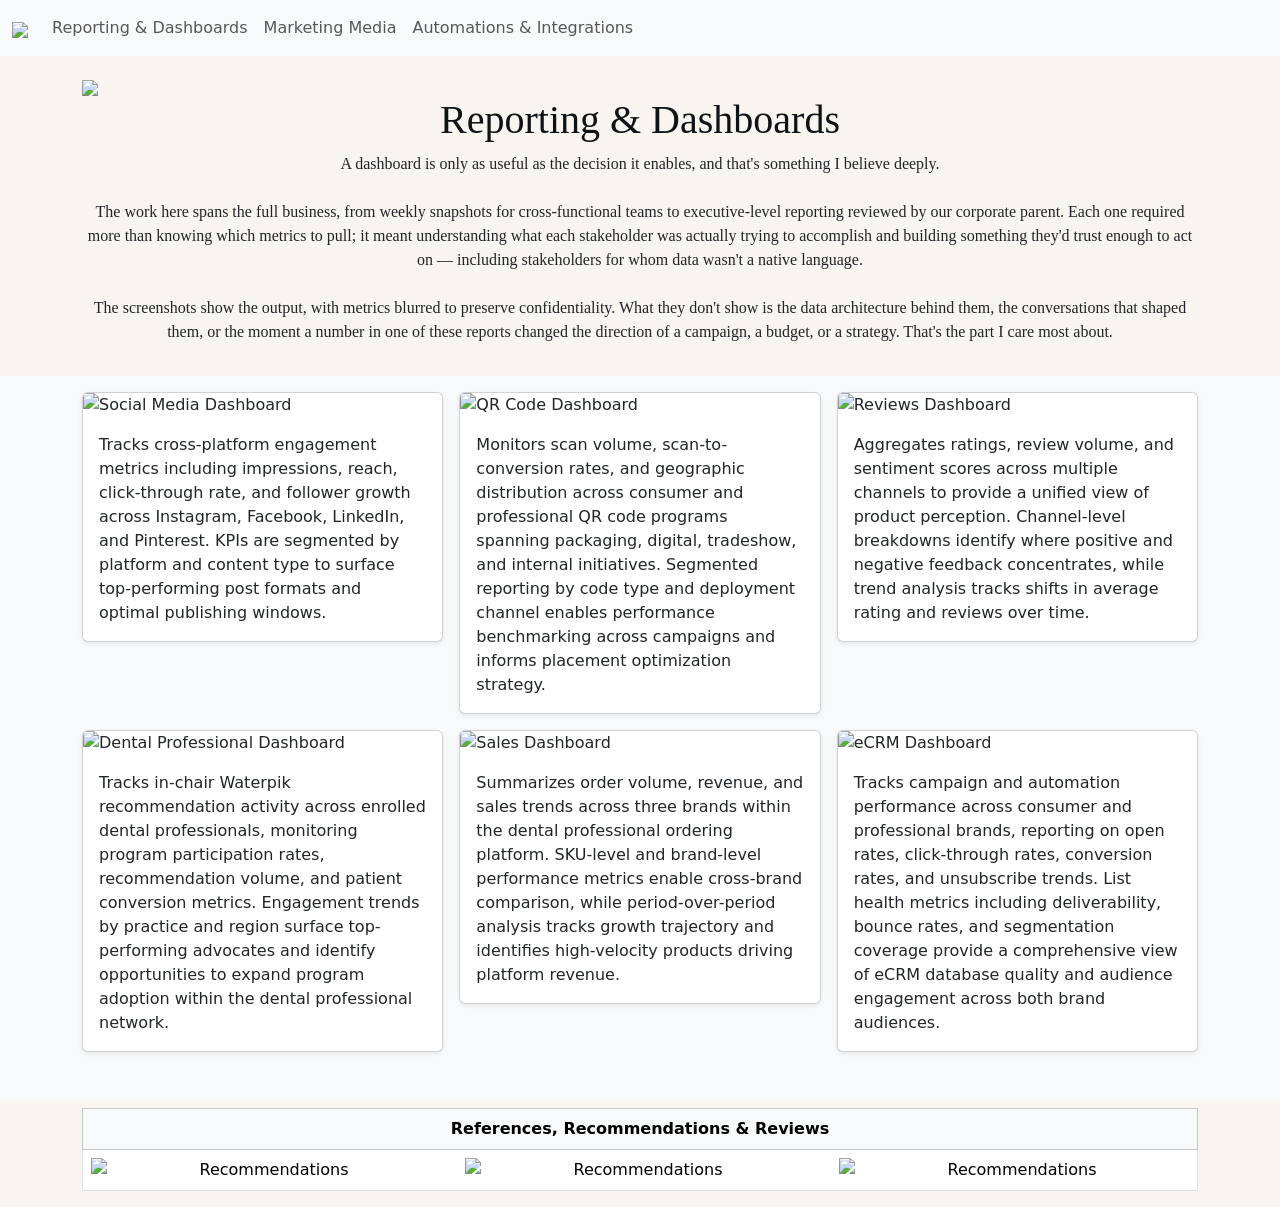
==== Analytics/analytics.html @ 234a9a1c "analytics fix" ====
<!DOCTYPE html>
<html lang="en">

<head>
    <meta charset="UTF-8">
    <meta http-equiv="X-UA-Compatible" content="IE=edge">
    <meta name="viewport" content="width=device-width, initial-scale=1.0">
    <title>Marketing Media</title>
    <link rel="stylesheet" href="../MarketingMedia/Media.css">
    <link rel="stylesheet" href="../site/bootstrap.css">
    <link rel="stylesheet" href="../site/boostrap.js">
    <link rel="stylesheet" href="../site/jquery.js">
    <link rel="stylesheet" href="https://cdn.jsdelivr.net/npm/bootstrap@5.0.2/dist/css/bootstrap.min.css">
    <style>
      body {
        background: #f8f5f0 !important;
      }
      .carousel-img {
        max-height: 280px;
        object-fit: contain;
      }
    </style>
</head>

<body>
   <!-- NavBar Start -->
  <nav class="navbar navbar-expand-lg navbar-light bg-light sticky-top">
    <div class="container-fluid">
        <a class="navbar-brand" href="../index.html"><img src="../homepage/Lauren.png"></a>
        <button class="navbar-toggler" type="button" data-bs-toggle="collapse" data-bs-target="#navbarSupportedContent" aria-controls="navbarSupportedContent" aria-expanded="false" aria-label="Toggle navigation">
            <span class="navbar-toggler-icon"></span>
        </button>
        <div class="collapse navbar-collapse" id="navbarSupportedContent">
            <ul class="navbar-nav me-auto mb-2 mb-lg-0">
                <li class="nav-item">
                    <a class="nav-link" href="analytics.html">Reporting & Dashboards</a>
                </li>
                <li class="nav-item">
                  <a class="nav-link" href="../MarketingMedia/Media.html">Marketing Media</a>
                </li>
                <li class="nav-item">
                  <a class="nav-link" href="../Automations/Automations.html">Automations & Integrations</a>
                </li>
            </ul>
        </div>
    </div>
</nav>
    <!-- NavBar End -->
  <!-- Content Begin -->
  <main>
    <section class="pt-3 pb-2 text-center container">
        <div class="headerimage">
            <div class="row py-lg-2">
              <img class="header-bg-img" src="header1.png">
              <h1 class="fw-light">Reporting & Dashboards</h1>
              <p class="fw-lighter">A dashboard is only as useful as the decision it enables, and that's something I believe deeply.<br><br>
The work here spans the full business, from weekly snapshots for cross-functional teams to executive-level reporting reviewed by our corporate parent. Each one required more than knowing which metrics to pull; it meant understanding what each stakeholder was actually trying to accomplish and building something they'd trust enough to act on — including stakeholders for whom data wasn't a native language.<br><br>
The screenshots show the output, with metrics blurred to preserve confidentiality. What they don't show is the data architecture behind them, the conversations that shaped them, or the moment a number in one of these reports changed the direction of a campaign, a budget, or a strategy. That's the part I care most about.</p>
            </div>
        </div>
    </section>

    <div class="album pt-3 pb-5 bg-light">
      <div class="container">
        <div class="row row-cols-1 row-cols-sm-2 row-cols-md-3 g-3">

          <div class="col">
            <div class="card shadow-sm">
              <img src="Dashboard1.png" class="card-img-top" alt="Social Media Dashboard">
              <div class="card-body">
                <p class="card-text">Tracks cross-platform engagement metrics including impressions, reach, click-through rate, and follower growth across Instagram, Facebook, LinkedIn, and Pinterest. KPIs are segmented by platform and content type to surface top-performing post formats and optimal publishing windows.</p>
              </div>
            </div>
          </div>

          <div class="col">
            <div class="card shadow-sm">
              <img src="Dashboard2.png" class="card-img-top" alt="QR Code Dashboard">
              <div class="card-body">
                <p class="card-text">Monitors scan volume, scan-to-conversion rates, and geographic distribution across consumer and professional QR code programs spanning packaging, digital, tradeshow, and internal initiatives. Segmented reporting by code type and deployment channel enables performance benchmarking across campaigns and informs placement optimization strategy.</p>
              </div>
            </div>
          </div>

          <div class="col">
            <div class="card shadow-sm">
              <img src="Dashboard3.png" class="card-img-top" alt="Reviews Dashboard">
              <div class="card-body">
                <p class="card-text">Aggregates ratings, review volume, and sentiment scores across multiple channels to provide a unified view of product perception. Channel-level breakdowns identify where positive and negative feedback concentrates, while trend analysis tracks shifts in average rating and reviews over time.</p>
              </div>
            </div>
          </div>

          <div class="col">
            <div class="card shadow-sm">
              <img src="Dashboard4.png" class="card-img-top" alt="Dental Professional Dashboard">
              <div class="card-body">
                <p class="card-text">Tracks in-chair Waterpik recommendation activity across enrolled dental professionals, monitoring program participation rates, recommendation volume, and patient conversion metrics. Engagement trends by practice and region surface top-performing advocates and identify opportunities to expand program adoption within the dental professional network.</p>
              </div>
            </div>
          </div>

          <div class="col">
            <div class="card shadow-sm">
              <img src="Dashboard5.png" class="card-img-top" alt="Sales Dashboard">
              <div class="card-body">
                <p class="card-text">Summarizes order volume, revenue, and sales trends across three brands within the dental professional ordering platform. SKU-level and brand-level performance metrics enable cross-brand comparison, while period-over-period analysis tracks growth trajectory and identifies high-velocity products driving platform revenue.</p>
              </div>
            </div>
          </div>

          <div class="col">
            <div class="card shadow-sm">
              <img src="Dashboard6.png" class="card-img-top" alt="eCRM Dashboard">
              <div class="card-body">
                <p class="card-text">Tracks campaign and automation performance across consumer and professional brands, reporting on open rates, click-through rates, conversion rates, and unsubscribe trends. List health metrics including deliverability, bounce rates, and segmentation coverage provide a comprehensive view of eCRM database quality and audience engagement across both brand audiences.</p>
              </div>
            </div>
          </div>

        </div>
      </div>
    </div>

    <!-- 3-Image Carousel Table Section Start -->
<div class="container my-2">
  <table class="table table-bordered text-center align-middle">
    <thead class="table-light">
      <tr>
        <th>References, Recommendations & Reviews</th>
      </tr>
    </thead>
    <tbody>
      <tr>
        <td>

          <div id="homepageCarousel" class="carousel slide" data-bs-ride="carousel">
            <div class="carousel-inner">

<!-- Slide 1 -->
<div class="carousel-item active">
  <div class="row">
    <div class="col-md-4">
      <img src="../homepage/6.png" class="d-block w-100 carousel-img" alt="Recommendations">
    </div>
    <div class="col-md-4">
      <img src="../homepage/10.png" class="d-block w-100 carousel-img" alt="Recommendations">
    </div>
    <div class="col-md-4">
      <img src="../homepage/7.png" class="d-block w-100 carousel-img" alt="Recommendations">
    </div>
  </div>
</div>

<!-- Slide 2 -->
<div class="carousel-item">
  <div class="row">
    <div class="col-md-4">
      <img src="../homepage/8.png" class="d-block w-100 carousel-img" alt="Recommendations">
    </div>
    <div class="col-md-4">
      <img src="../homepage/9.png" class="d-block w-100 carousel-img" alt="Recommendations">
    </div>
    <div class="col-md-4">
      <img src="../homepage/5.png" class="d-block w-100 carousel-img" alt="Recommendations">
    </div>
  </div>
</div>

            <!-- Controls -->
            <button class="carousel-control-prev" type="button" data-bs-target="#homepageCarousel" data-bs-slide="prev">
              <span class="carousel-control-prev-icon"></span>
            </button>
            <button class="carousel-control-next" type="button" data-bs-target="#homepageCarousel" data-bs-slide="next">
              <span class="carousel-control-next-icon"></span>
            </button>

          </div>

        </td>
      </tr>
    </tbody>
  </table>
</div>
<!-- 3-Image Carousel Table Section End -->
  </main>

  <!-- Required JavaScript -->
  <script src="https://cdn.jsdelivr.net/npm/bootstrap@5.0.2/dist/js/bootstrap.bundle.min.js"></script>
  <script src="https://cdn.jsdelivr.net/npm/jquery@3.6.0/dist/jquery.min.js"></script>
</body>

</html>
---- MarketingMedia/Media.css ----
/* =====================
   CUSTOM STYLES
   ===================== */

/* Header image */
.headerimage img {
  width: 100%;
}

/* Typography */
.fw-light {
  font-weight: 300 !important;
  font-family: "Indie Flower", cursive;
  color: #0D1317;
}

.fw-lighter {
  font-weight: lighter !important;
  font-family: "Indie Flower", cursive;
}

/* Carousel */
.carousel-img {
  max-height: 280px;
  object-fit: contain;
}

/* =====================
   MOBILE RESPONSIVE
   ===================== */
@media (max-width: 767px) {

  /* Hide the decorative header image on mobile */
  .header-bg-img {
    display: none;
  }

  /* Keep dark text since background is light */
  .fw-light {
    color: #0D1317 !important;
    font-size: 1.6rem;
  }

  .fw-lighter {
    color: #0D1317 !important;
    font-size: 0.95rem;
  }

  /* Tighten section padding */
  section.pt-3 {
    padding-top: 0.75rem !important;
  }

  /* Main content image full width on mobile */
  table[style] {
    width: 100% !important;
  }

  /* Carousel images smaller on mobile */
  .carousel-img {
    max-height: 140px;
  }

  .carousel-control-prev-icon,
  .carousel-control-next-icon {
    background-color: rgba(0,0,0,0.35);
    border-radius: 50%;
  }
}
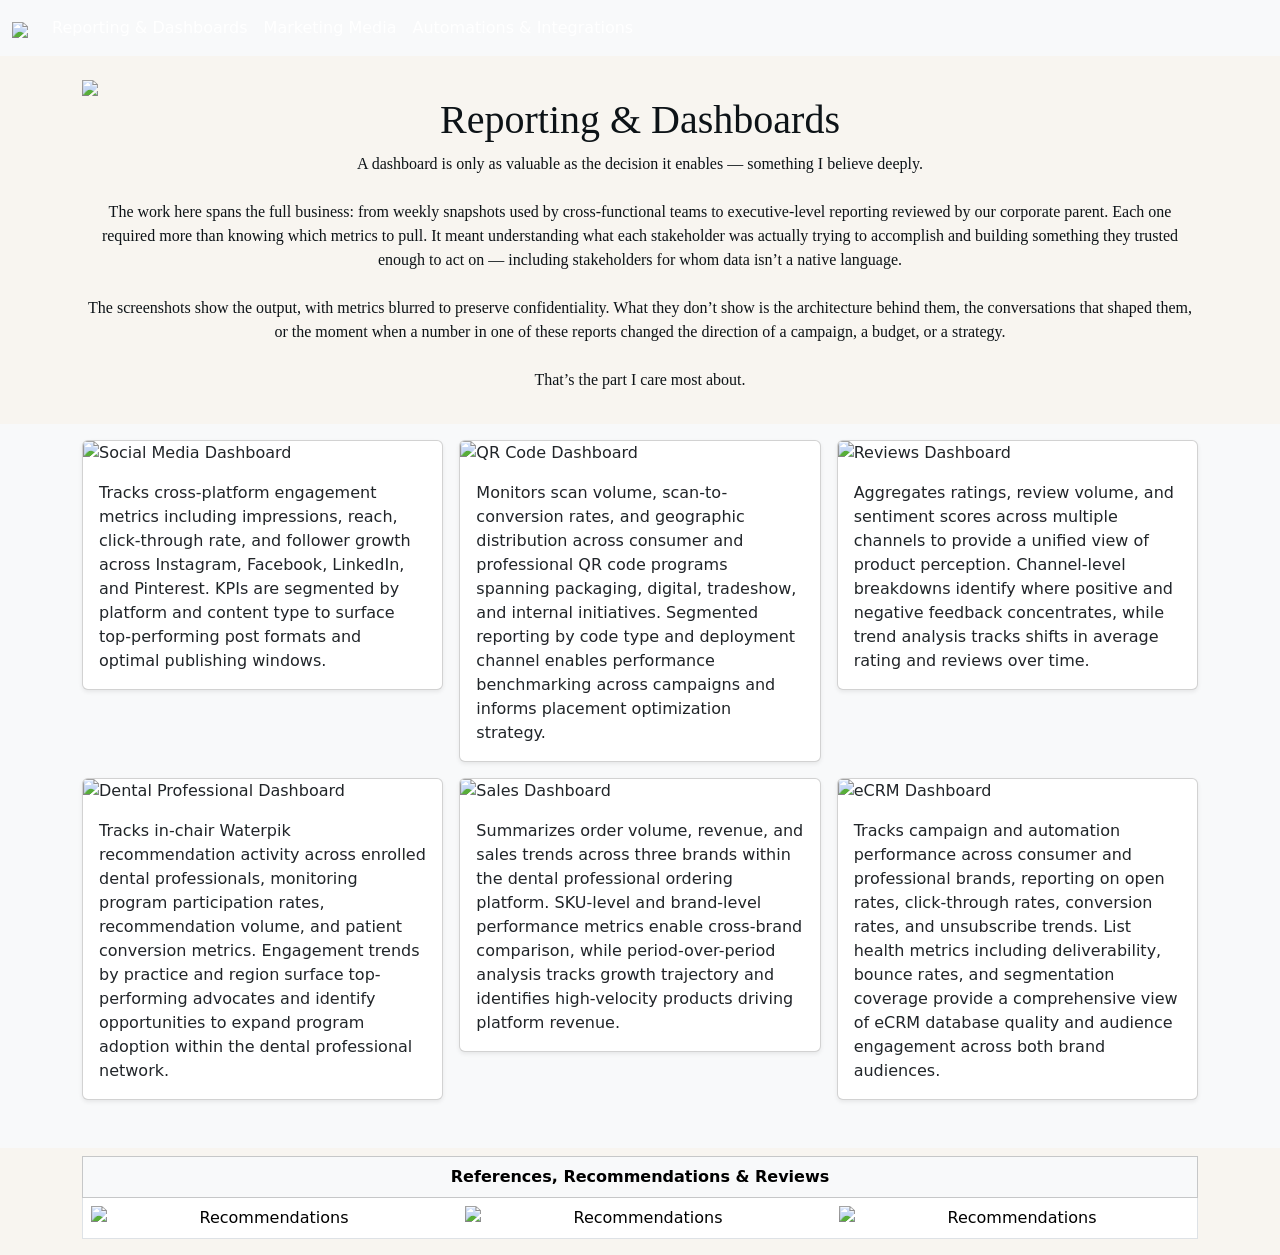
==== commit 25bcba7c: "description updates" ====
--- a/Analytics/analytics.html
+++ b/Analytics/analytics.html
@@ -5,21 +5,34 @@
     <meta charset="UTF-8">
     <meta http-equiv="X-UA-Compatible" content="IE=edge">
     <meta name="viewport" content="width=device-width, initial-scale=1.0">
-    <title>Marketing Media</title>
+    <title>Reporting & Dashboards</title>
     <link rel="stylesheet" href="../MarketingMedia/Media.css">
     <link rel="stylesheet" href="../site/bootstrap.css">
     <link rel="stylesheet" href="../site/boostrap.js">
     <link rel="stylesheet" href="../site/jquery.js">
     <link rel="stylesheet" href="https://cdn.jsdelivr.net/npm/bootstrap@5.0.2/dist/css/bootstrap.min.css">
-    <style>
+   
+     <style>
       body {
         background: #f8f5f0 !important;
+      }
+      .fw-light {
+        color: #0D1317 !important;
+      }
+      .fw-lighter {
+        color: #0D1317 !important;
       }
       .carousel-img {
         max-height: 280px;
         object-fit: contain;
       }
-    </style>
+      .navbar-nav .nav-link {
+        color: white !important;
+      }
+      .navbar-nav .nav-link:hover {
+        color: #b0bec5 !important;
+      }
+</style>
 </head>
 
 <body>
@@ -53,9 +66,15 @@
             <div class="row py-lg-2">
               <img class="header-bg-img" src="header1.png">
               <h1 class="fw-light">Reporting & Dashboards</h1>
-              <p class="fw-lighter">A dashboard is only as useful as the decision it enables, and that's something I believe deeply.<br><br>
-The work here spans the full business, from weekly snapshots for cross-functional teams to executive-level reporting reviewed by our corporate parent. Each one required more than knowing which metrics to pull; it meant understanding what each stakeholder was actually trying to accomplish and building something they'd trust enough to act on — including stakeholders for whom data wasn't a native language.<br><br>
-The screenshots show the output, with metrics blurred to preserve confidentiality. What they don't show is the data architecture behind them, the conversations that shaped them, or the moment a number in one of these reports changed the direction of a campaign, a budget, or a strategy. That's the part I care most about.</p>
+              <p class="fw-lighter">
+                A dashboard is only as valuable as the decision it enables — something I believe deeply.
+<br><br>
+The work here spans the full business: from weekly snapshots used by cross-functional teams to executive-level reporting reviewed by our corporate parent. Each one required more than knowing which metrics to pull. It meant understanding what each stakeholder was actually trying to accomplish and building something they trusted enough to act on — including stakeholders for whom data isn’t a native language.
+<br><br>
+The screenshots show the output, with metrics blurred to preserve confidentiality. What they don’t show is the architecture behind them, the conversations that shaped them, or the moment when a number in one of these reports changed the direction of a campaign, a budget, or a strategy.
+<br><br>
+That’s the part I care most about.
+              </p>
             </div>
         </div>
     </section>
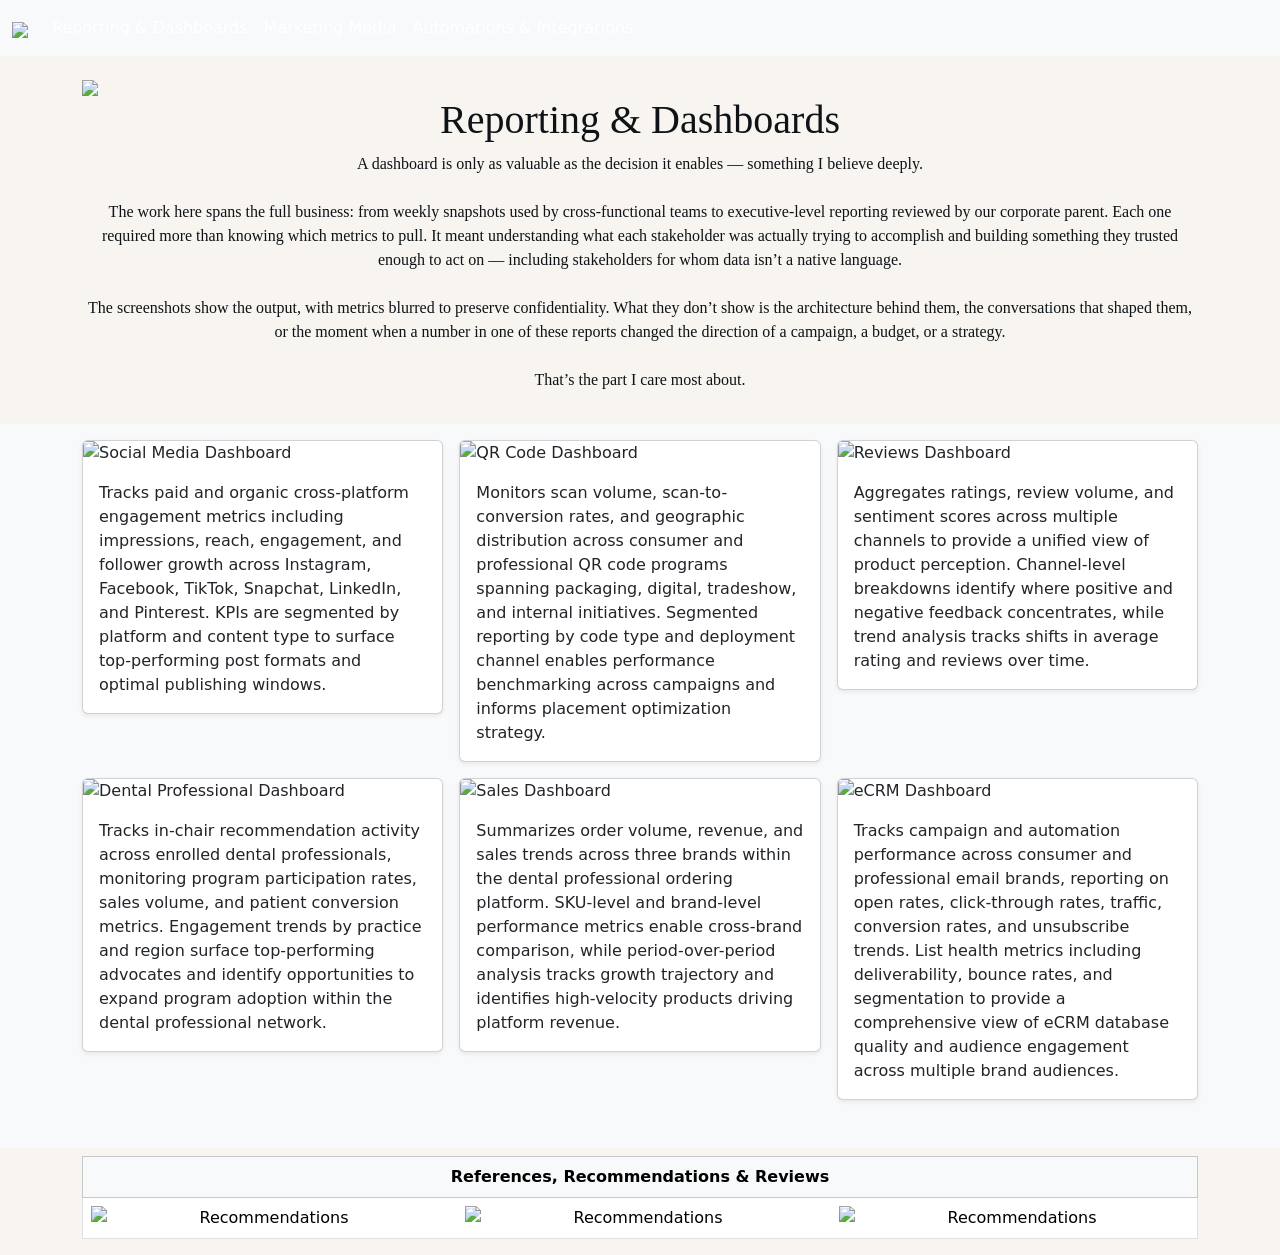
==== commit 65b84543: "analytics descriptions" ====
--- a/Analytics/analytics.html
+++ b/Analytics/analytics.html
@@ -87,7 +87,7 @@
             <div class="card shadow-sm">
               <img src="Dashboard1.png" class="card-img-top" alt="Social Media Dashboard">
               <div class="card-body">
-                <p class="card-text">Tracks cross-platform engagement metrics including impressions, reach, click-through rate, and follower growth across Instagram, Facebook, LinkedIn, and Pinterest. KPIs are segmented by platform and content type to surface top-performing post formats and optimal publishing windows.</p>
+                <p class="card-text">Tracks paid and organic cross-platform engagement metrics including impressions, reach, engagement, and follower growth across Instagram, Facebook, TikTok, Snapchat, LinkedIn, and Pinterest. KPIs are segmented by platform and content type to surface top-performing post formats and optimal publishing windows.</p>
               </div>
             </div>
           </div>
@@ -114,7 +114,7 @@
             <div class="card shadow-sm">
               <img src="Dashboard4.png" class="card-img-top" alt="Dental Professional Dashboard">
               <div class="card-body">
-                <p class="card-text">Tracks in-chair Waterpik recommendation activity across enrolled dental professionals, monitoring program participation rates, recommendation volume, and patient conversion metrics. Engagement trends by practice and region surface top-performing advocates and identify opportunities to expand program adoption within the dental professional network.</p>
+                <p class="card-text">Tracks in-chair recommendation activity across enrolled dental professionals, monitoring program participation rates, sales volume, and patient conversion metrics. Engagement trends by practice and region surface top-performing advocates and identify opportunities to expand program adoption within the dental professional network.</p>
               </div>
             </div>
           </div>
@@ -132,7 +132,7 @@
             <div class="card shadow-sm">
               <img src="Dashboard6.png" class="card-img-top" alt="eCRM Dashboard">
               <div class="card-body">
-                <p class="card-text">Tracks campaign and automation performance across consumer and professional brands, reporting on open rates, click-through rates, conversion rates, and unsubscribe trends. List health metrics including deliverability, bounce rates, and segmentation coverage provide a comprehensive view of eCRM database quality and audience engagement across both brand audiences.</p>
+                <p class="card-text">Tracks campaign and automation performance across consumer and professional email brands, reporting on open rates, click-through rates, traffic, conversion rates, and unsubscribe trends. List health metrics including deliverability, bounce rates, and segmentation to provide a comprehensive view of eCRM database quality and audience engagement across multiple brand audiences.</p>
               </div>
             </div>
           </div>
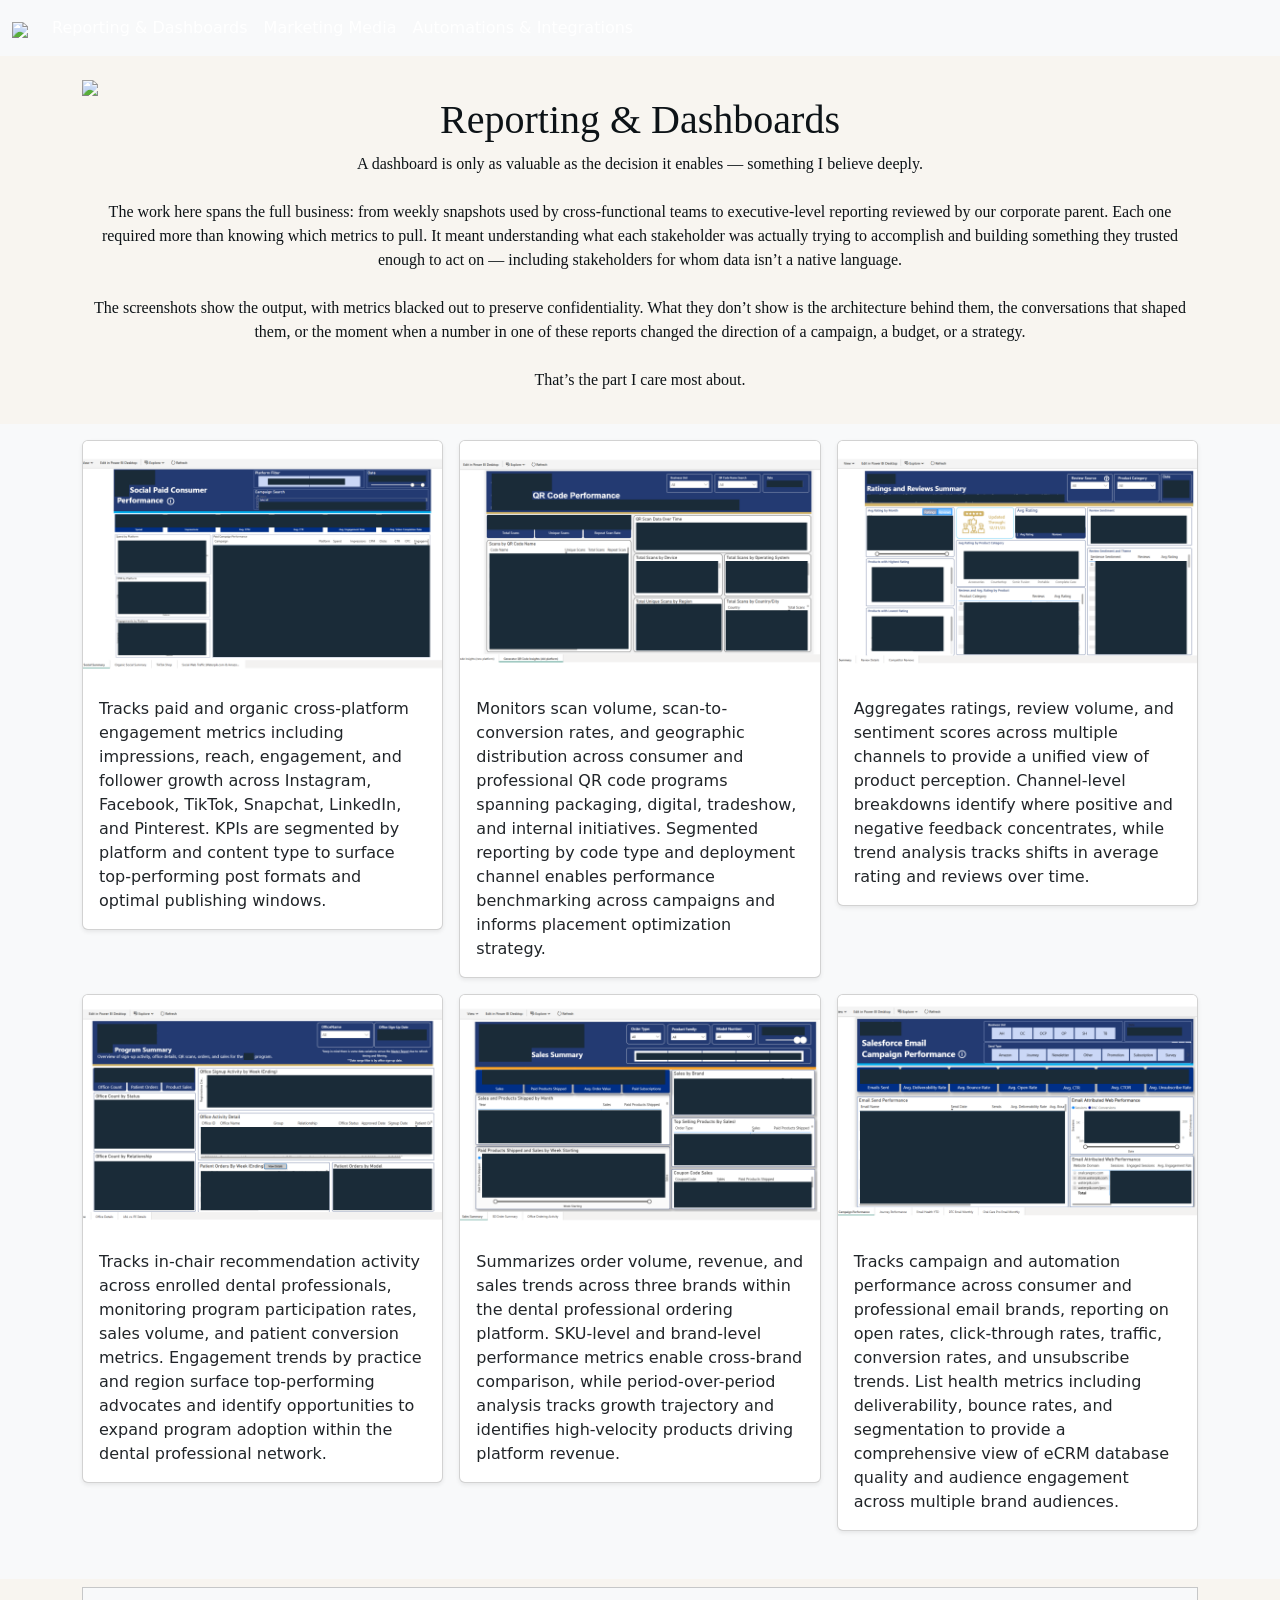
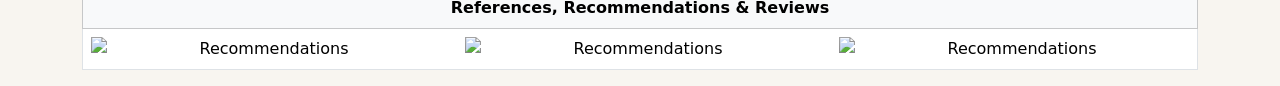
==== commit 3c32d497: "analytics" ====
--- a/Analytics/analytics.html
+++ b/Analytics/analytics.html
@@ -71,7 +71,7 @@
 <br><br>
 The work here spans the full business: from weekly snapshots used by cross-functional teams to executive-level reporting reviewed by our corporate parent. Each one required more than knowing which metrics to pull. It meant understanding what each stakeholder was actually trying to accomplish and building something they trusted enough to act on — including stakeholders for whom data isn’t a native language.
 <br><br>
-The screenshots show the output, with metrics blurred to preserve confidentiality. What they don’t show is the architecture behind them, the conversations that shaped them, or the moment when a number in one of these reports changed the direction of a campaign, a budget, or a strategy.
+The screenshots show the output, with metrics blacked out to preserve confidentiality. What they don’t show is the architecture behind them, the conversations that shaped them, or the moment when a number in one of these reports changed the direction of a campaign, a budget, or a strategy.
 <br><br>
 That’s the part I care most about.
               </p>
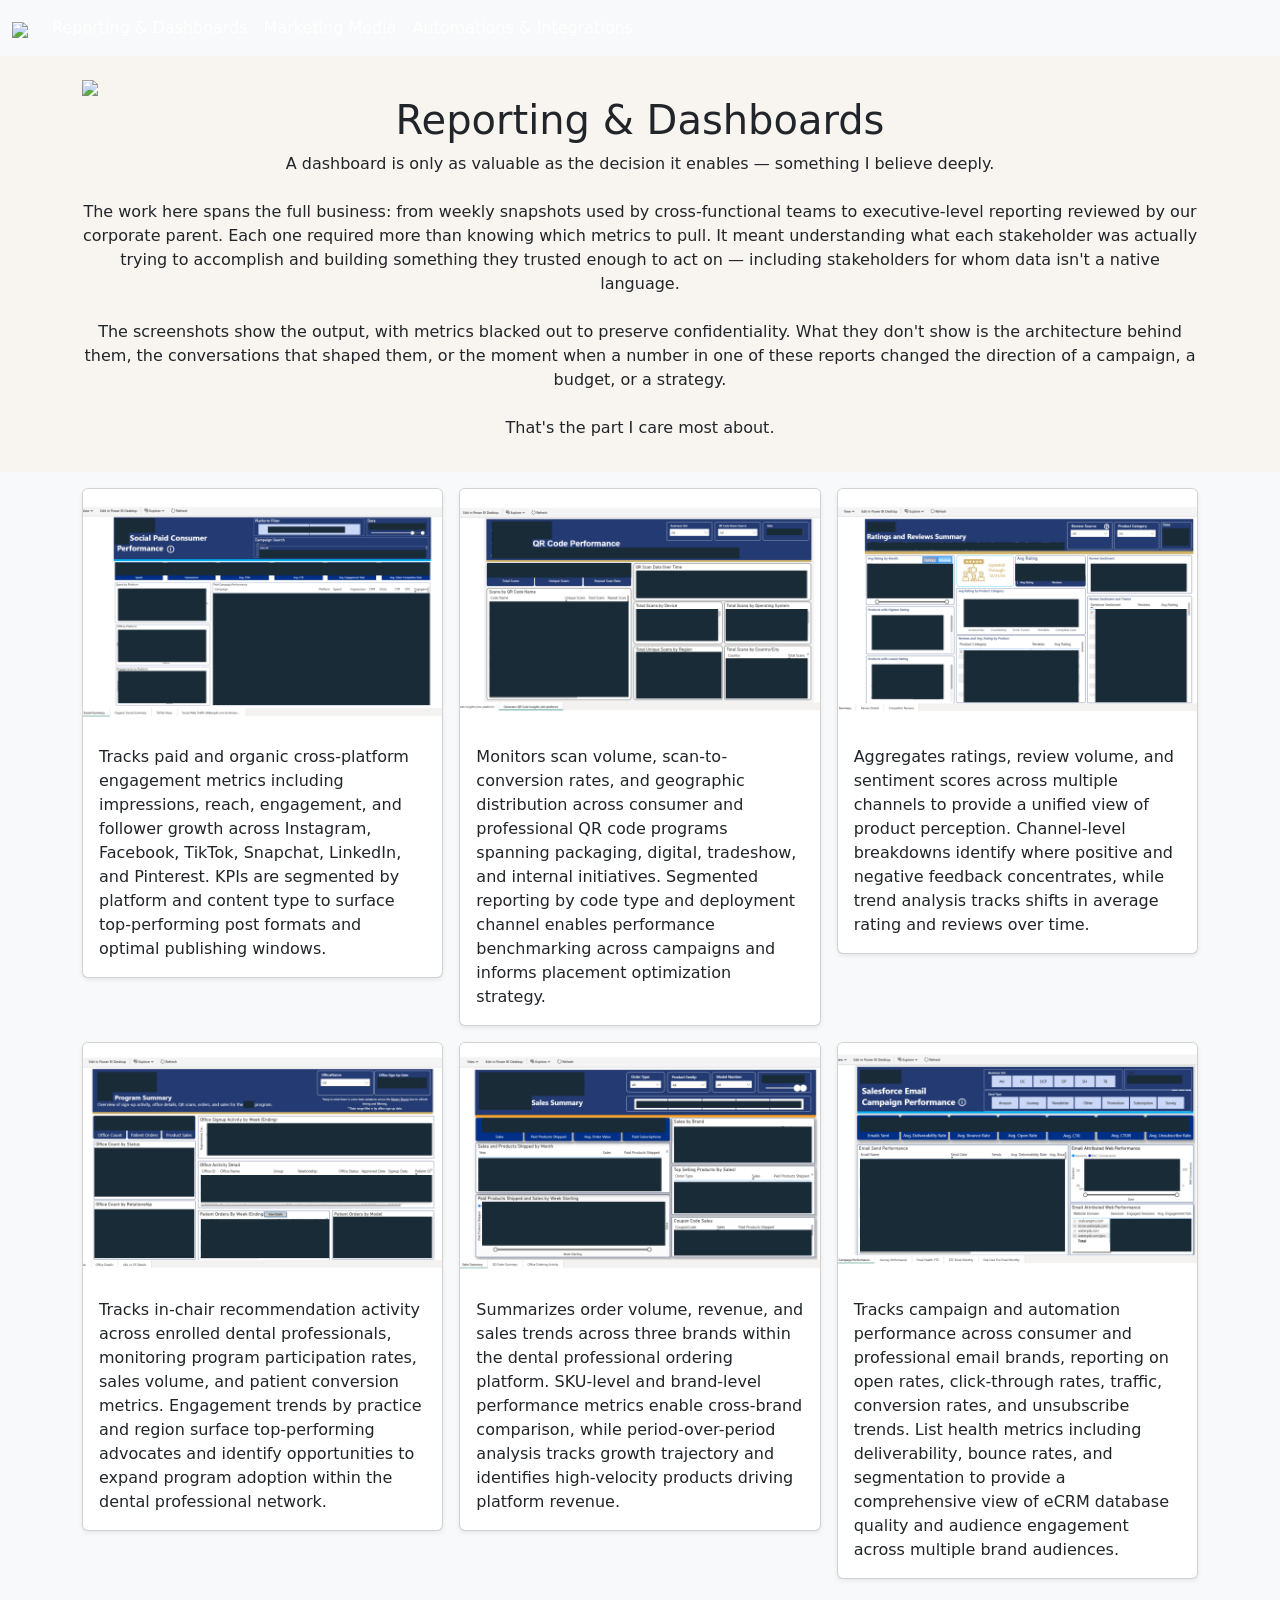
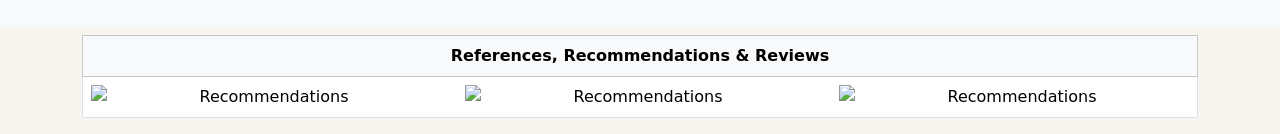
==== commit fca6eb44: "commit" ====
--- a/Analytics/analytics.html
+++ b/Analytics/analytics.html
@@ -6,21 +6,11 @@
     <meta http-equiv="X-UA-Compatible" content="IE=edge">
     <meta name="viewport" content="width=device-width, initial-scale=1.0">
     <title>Reporting & Dashboards</title>
-    <link rel="stylesheet" href="../MarketingMedia/Media.css">
-    <link rel="stylesheet" href="../site/bootstrap.css">
-    <link rel="stylesheet" href="../site/boostrap.js">
-    <link rel="stylesheet" href="../site/jquery.js">
+    <link rel="stylesheet" href="../Automations/Automations.css">
     <link rel="stylesheet" href="https://cdn.jsdelivr.net/npm/bootstrap@5.0.2/dist/css/bootstrap.min.css">
-   
-     <style>
+    <style>
       body {
         background: #f8f5f0 !important;
-      }
-      .fw-light {
-        color: #0D1317 !important;
-      }
-      .fw-lighter {
-        color: #0D1317 !important;
       }
       .carousel-img {
         max-height: 280px;
@@ -32,7 +22,7 @@
       .navbar-nav .nav-link:hover {
         color: #b0bec5 !important;
       }
-</style>
+    </style>
 </head>
 
 <body>
@@ -69,11 +59,11 @@
               <p class="fw-lighter">
                 A dashboard is only as valuable as the decision it enables — something I believe deeply.
 <br><br>
-The work here spans the full business: from weekly snapshots used by cross-functional teams to executive-level reporting reviewed by our corporate parent. Each one required more than knowing which metrics to pull. It meant understanding what each stakeholder was actually trying to accomplish and building something they trusted enough to act on — including stakeholders for whom data isn’t a native language.
+The work here spans the full business: from weekly snapshots used by cross-functional teams to executive-level reporting reviewed by our corporate parent. Each one required more than knowing which metrics to pull. It meant understanding what each stakeholder was actually trying to accomplish and building something they trusted enough to act on — including stakeholders for whom data isn't a native language.
 <br><br>
-The screenshots show the output, with metrics blacked out to preserve confidentiality. What they don’t show is the architecture behind them, the conversations that shaped them, or the moment when a number in one of these reports changed the direction of a campaign, a budget, or a strategy.
+The screenshots show the output, with metrics blacked out to preserve confidentiality. What they don't show is the architecture behind them, the conversations that shaped them, or the moment when a number in one of these reports changed the direction of a campaign, a budget, or a strategy.
 <br><br>
-That’s the part I care most about.
+That's the part I care most about.
               </p>
             </div>
         </div>
@@ -152,50 +142,30 @@
     <tbody>
       <tr>
         <td>
-
           <div id="homepageCarousel" class="carousel slide" data-bs-ride="carousel">
             <div class="carousel-inner">
-
-<!-- Slide 1 -->
-<div class="carousel-item active">
-  <div class="row">
-    <div class="col-md-4">
-      <img src="../homepage/6.png" class="d-block w-100 carousel-img" alt="Recommendations">
-    </div>
-    <div class="col-md-4">
-      <img src="../homepage/10.png" class="d-block w-100 carousel-img" alt="Recommendations">
-    </div>
-    <div class="col-md-4">
-      <img src="../homepage/7.png" class="d-block w-100 carousel-img" alt="Recommendations">
-    </div>
-  </div>
-</div>
-
-<!-- Slide 2 -->
-<div class="carousel-item">
-  <div class="row">
-    <div class="col-md-4">
-      <img src="../homepage/8.png" class="d-block w-100 carousel-img" alt="Recommendations">
-    </div>
-    <div class="col-md-4">
-      <img src="../homepage/9.png" class="d-block w-100 carousel-img" alt="Recommendations">
-    </div>
-    <div class="col-md-4">
-      <img src="../homepage/5.png" class="d-block w-100 carousel-img" alt="Recommendations">
-    </div>
-  </div>
-</div>
-
-            <!-- Controls -->
+              <div class="carousel-item active">
+                <div class="row">
+                  <div class="col-md-4"><img src="../homepage/6.png" class="d-block w-100 carousel-img" alt="Recommendations"></div>
+                  <div class="col-md-4"><img src="../homepage/10.png" class="d-block w-100 carousel-img" alt="Recommendations"></div>
+                  <div class="col-md-4"><img src="../homepage/7.png" class="d-block w-100 carousel-img" alt="Recommendations"></div>
+                </div>
+              </div>
+              <div class="carousel-item">
+                <div class="row">
+                  <div class="col-md-4"><img src="../homepage/8.png" class="d-block w-100 carousel-img" alt="Recommendations"></div>
+                  <div class="col-md-4"><img src="../homepage/9.png" class="d-block w-100 carousel-img" alt="Recommendations"></div>
+                  <div class="col-md-4"><img src="../homepage/5.png" class="d-block w-100 carousel-img" alt="Recommendations"></div>
+                </div>
+              </div>
+            </div>
             <button class="carousel-control-prev" type="button" data-bs-target="#homepageCarousel" data-bs-slide="prev">
               <span class="carousel-control-prev-icon"></span>
             </button>
             <button class="carousel-control-next" type="button" data-bs-target="#homepageCarousel" data-bs-slide="next">
               <span class="carousel-control-next-icon"></span>
             </button>
-
           </div>
-
         </td>
       </tr>
     </tbody>
@@ -204,9 +174,7 @@
 <!-- 3-Image Carousel Table Section End -->
   </main>
 
-  <!-- Required JavaScript -->
   <script src="https://cdn.jsdelivr.net/npm/bootstrap@5.0.2/dist/js/bootstrap.bundle.min.js"></script>
   <script src="https://cdn.jsdelivr.net/npm/jquery@3.6.0/dist/jquery.min.js"></script>
 </body>
-
-</html>+</html>
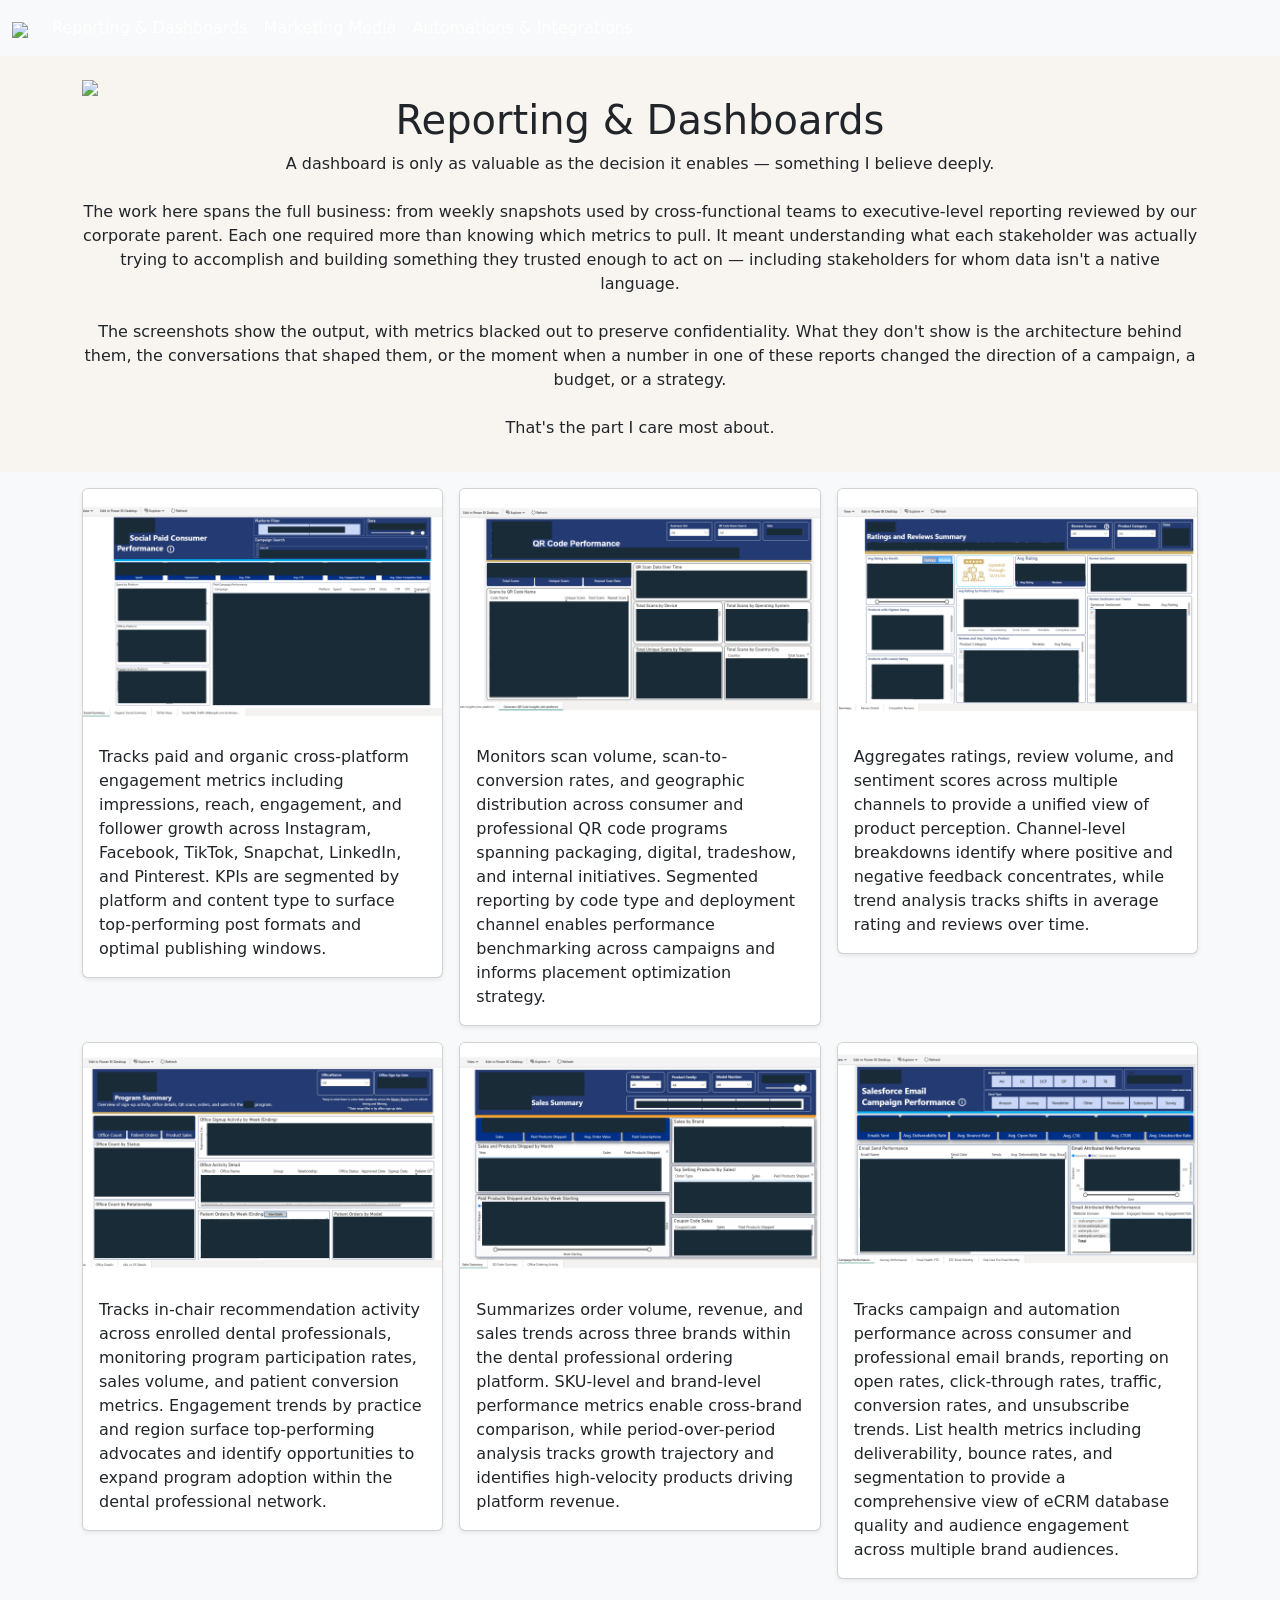
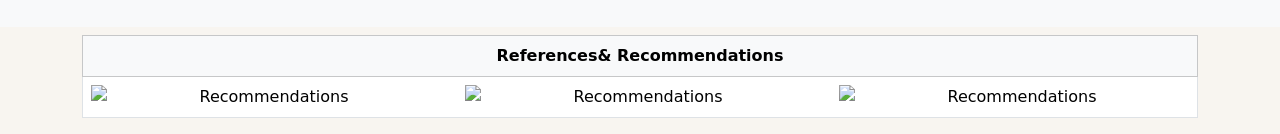
==== commit 8c9323e7: "reveiews" ====
--- a/Analytics/analytics.html
+++ b/Analytics/analytics.html
@@ -136,7 +136,7 @@
   <table class="table table-bordered text-center align-middle">
     <thead class="table-light">
       <tr>
-        <th>References, Recommendations & Reviews</th>
+        <th>References& Recommendations</th>
       </tr>
     </thead>
     <tbody>
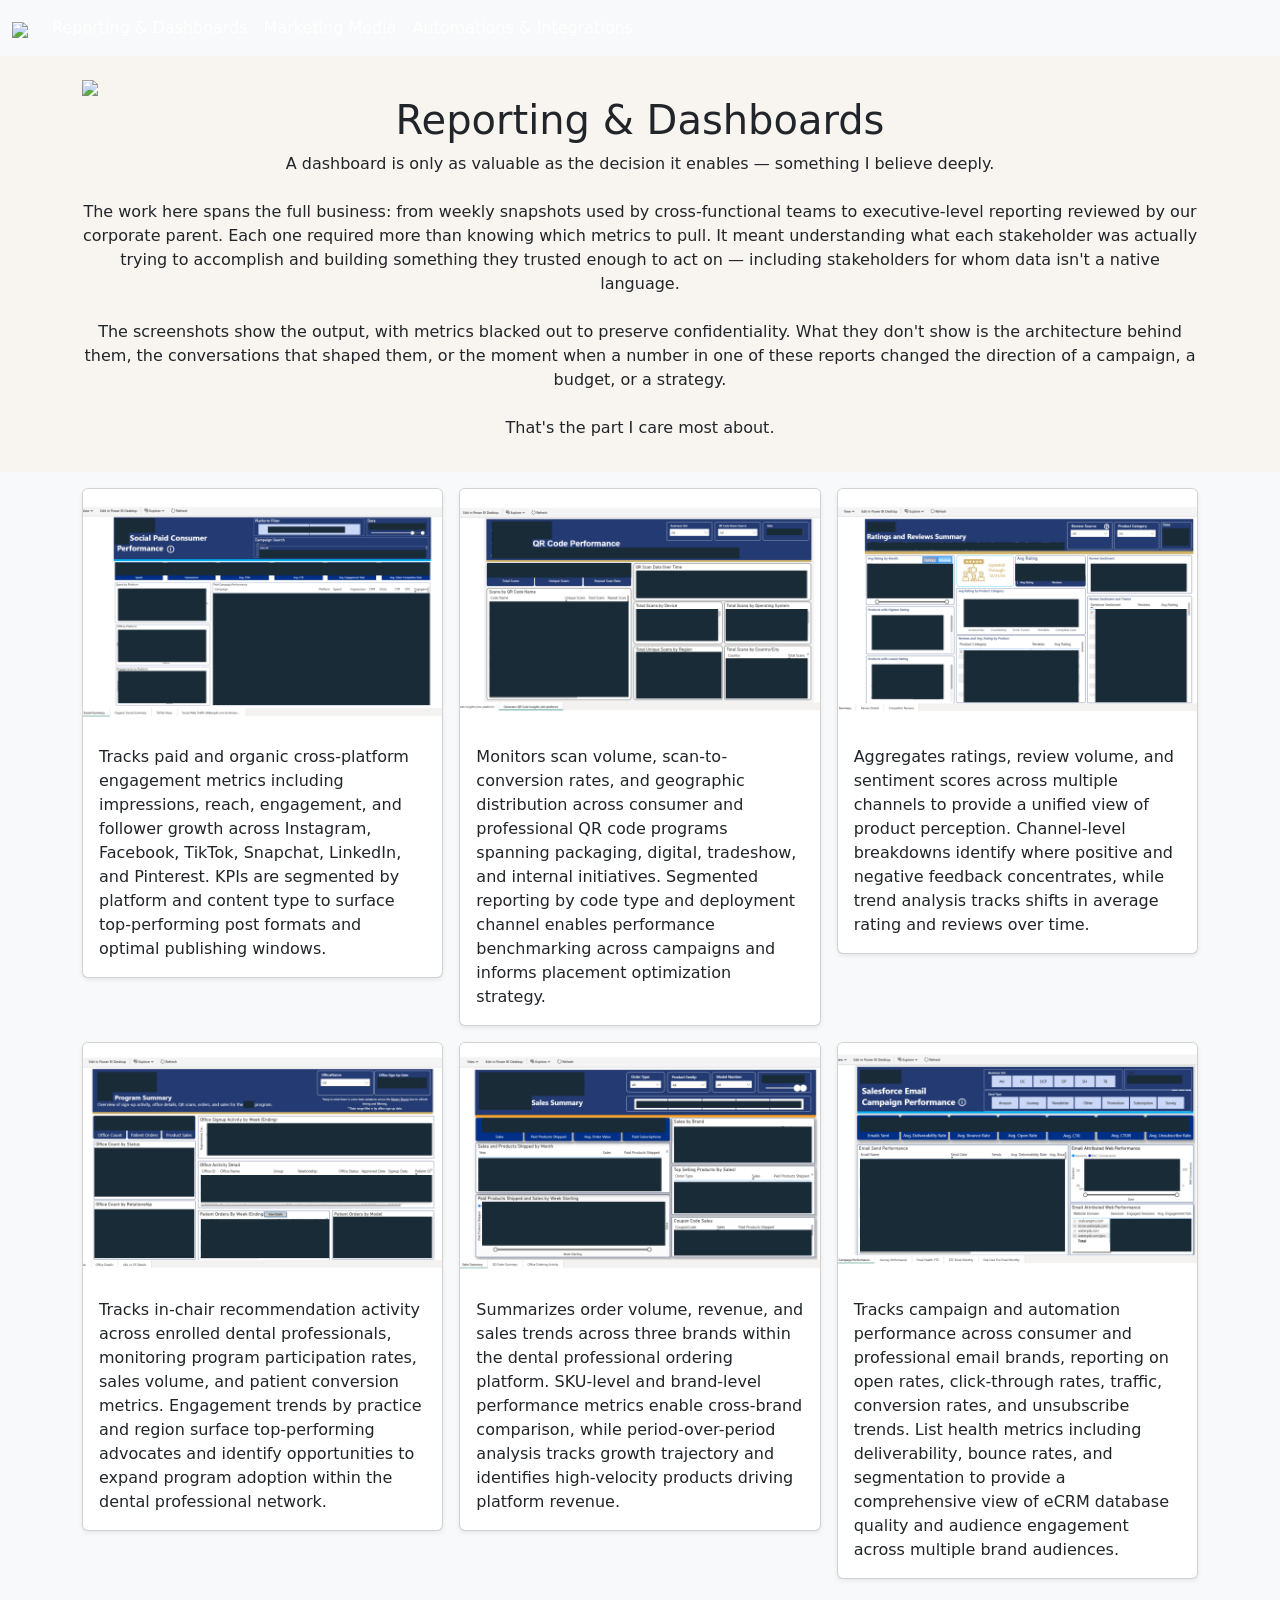
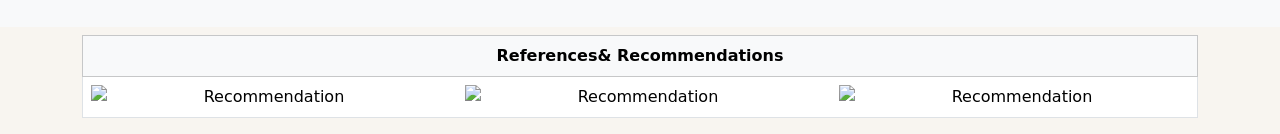
==== commit 37ade00f: "index" ====
--- a/Analytics/analytics.html
+++ b/Analytics/analytics.html
@@ -131,7 +131,7 @@
       </div>
     </div>
 
-    <!-- 3-Image Carousel Table Section Start -->
+   <!-- 3-Image Carousel Table Section Start -->
 <div class="container my-2">
   <table class="table table-bordered text-center align-middle">
     <thead class="table-light">
@@ -142,30 +142,52 @@
     <tbody>
       <tr>
         <td>
+
           <div id="homepageCarousel" class="carousel slide" data-bs-ride="carousel">
             <div class="carousel-inner">
+
+              <!-- Slide 1 -->
               <div class="carousel-item active">
                 <div class="row">
-                  <div class="col-md-4"><img src="../homepage/6.png" class="d-block w-100 carousel-img" alt="Recommendations"></div>
-                  <div class="col-md-4"><img src="../homepage/10.png" class="d-block w-100 carousel-img" alt="Recommendations"></div>
-                  <div class="col-md-4"><img src="../homepage/7.png" class="d-block w-100 carousel-img" alt="Recommendations"></div>
+                  <div class="col-md-4">
+                    <img src="homepage/Review1.png" class="d-block w-100 carousel-img" alt="Recommendation">
+                  </div>
+                  <div class="col-md-4">
+                    <img src="homepage/Review2.png" class="d-block w-100 carousel-img" alt="Recommendation">
+                  </div>
+                  <div class="col-md-4">
+                    <img src="homepage/Review3.png" class="d-block w-100 carousel-img" alt="Recommendation">
+                  </div>
                 </div>
               </div>
+
+              <!-- Slide 2 -->
               <div class="carousel-item">
                 <div class="row">
-                  <div class="col-md-4"><img src="../homepage/8.png" class="d-block w-100 carousel-img" alt="Recommendations"></div>
-                  <div class="col-md-4"><img src="../homepage/9.png" class="d-block w-100 carousel-img" alt="Recommendations"></div>
-                  <div class="col-md-4"><img src="../homepage/5.png" class="d-block w-100 carousel-img" alt="Recommendations"></div>
+                  <div class="col-md-4">
+                    <img src="homepage/Review4.png" class="d-block w-100 carousel-img" alt="Recommendation">
+                  </div>
+                  <div class="col-md-4">
+                    <img src="homepage/Review5.png" class="d-block w-100 carousel-img" alt="Recommendation">
+                  </div>
+                  <div class="col-md-4">
+                    <img src="homepage/Review6.png" class="d-block w-100 carousel-img" alt="Recommendation">
+                  </div>
                 </div>
               </div>
-            </div>
+
+            </div>
+
+            <!-- Controls -->
             <button class="carousel-control-prev" type="button" data-bs-target="#homepageCarousel" data-bs-slide="prev">
               <span class="carousel-control-prev-icon"></span>
             </button>
             <button class="carousel-control-next" type="button" data-bs-target="#homepageCarousel" data-bs-slide="next">
               <span class="carousel-control-next-icon"></span>
             </button>
-          </div>
+
+          </div>
+
         </td>
       </tr>
     </tbody>
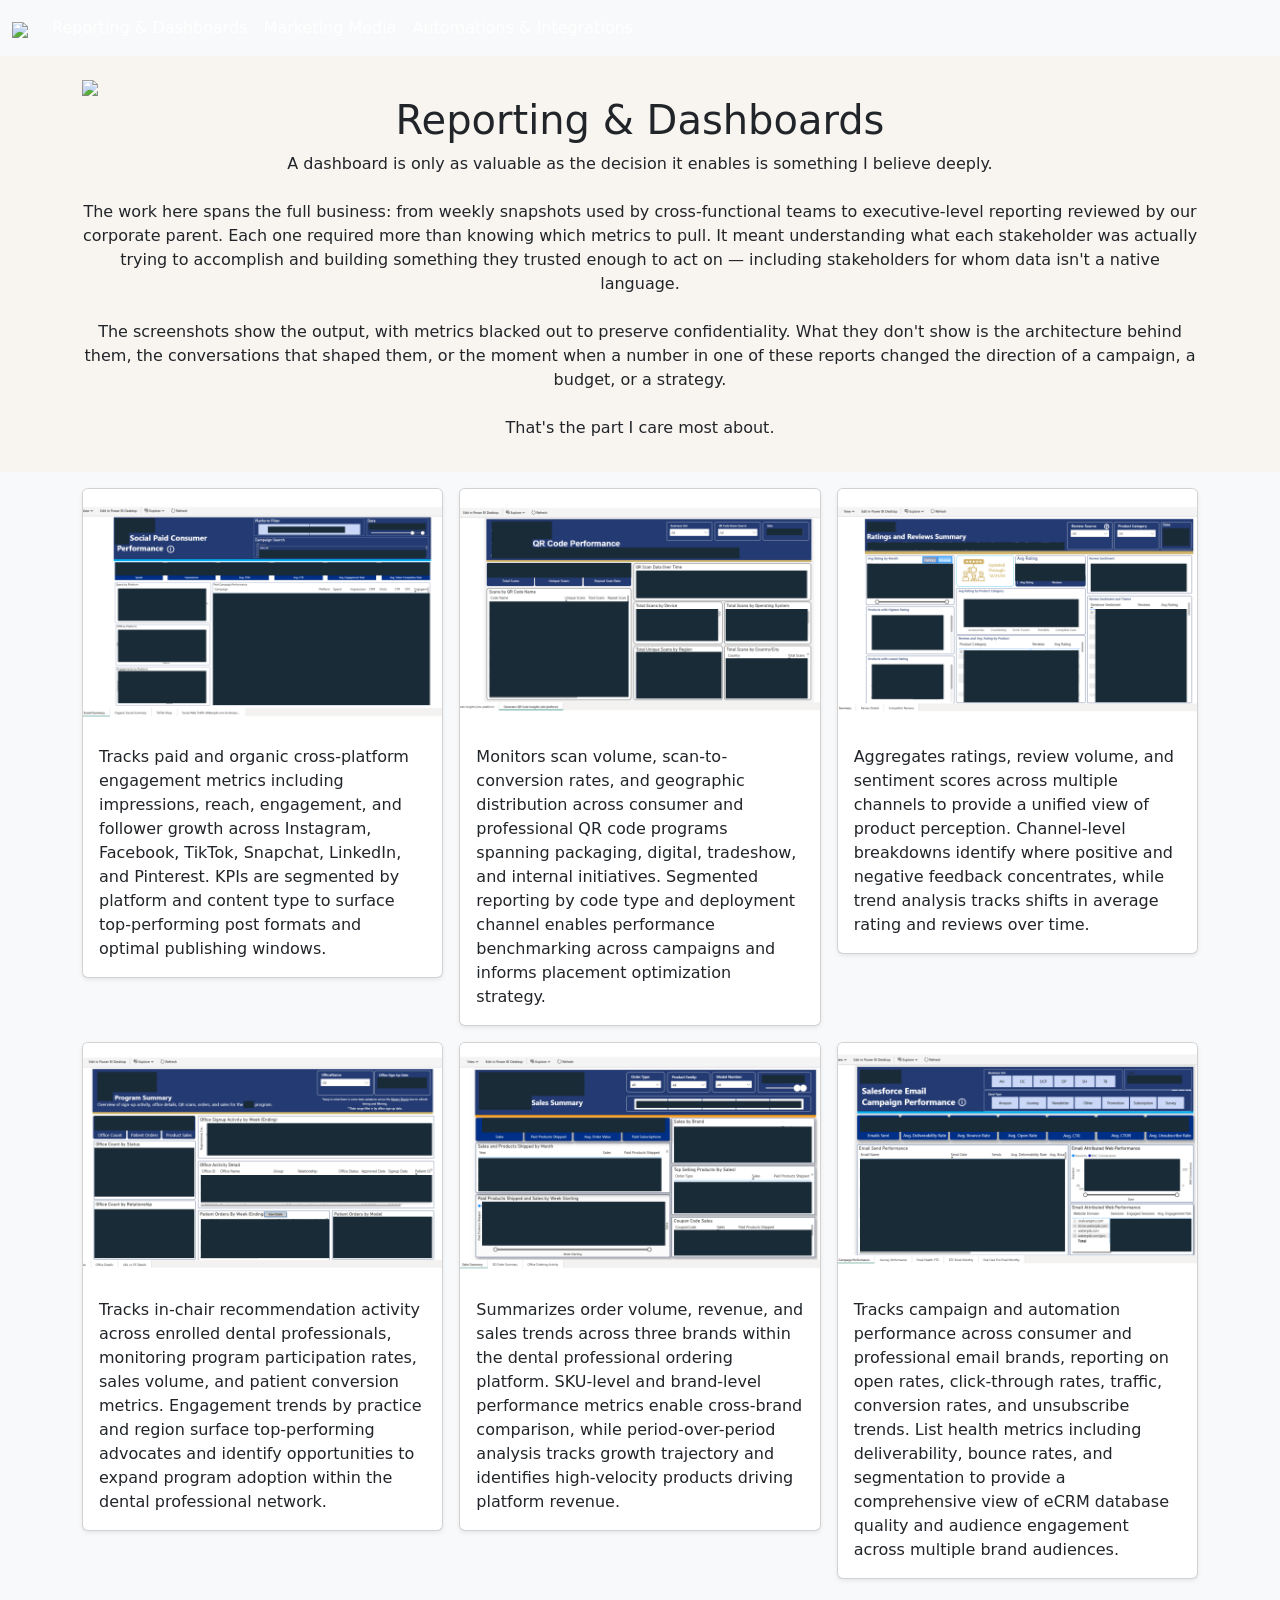
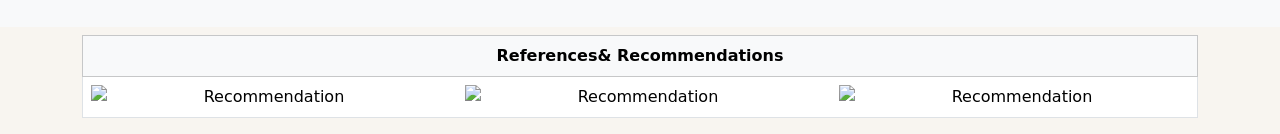
==== commit e9b23b15: "carousel" ====
--- a/Analytics/analytics.html
+++ b/Analytics/analytics.html
@@ -57,7 +57,7 @@
               <img class="header-bg-img" src="header1.png">
               <h1 class="fw-light">Reporting & Dashboards</h1>
               <p class="fw-lighter">
-                A dashboard is only as valuable as the decision it enables — something I believe deeply.
+                A dashboard is only as valuable as the decision it enables is something I believe deeply.
 <br><br>
 The work here spans the full business: from weekly snapshots used by cross-functional teams to executive-level reporting reviewed by our corporate parent. Each one required more than knowing which metrics to pull. It meant understanding what each stakeholder was actually trying to accomplish and building something they trusted enough to act on — including stakeholders for whom data isn't a native language.
 <br><br>
@@ -153,6 +153,20 @@
                     <img src="homepage/Review1.png" class="d-block w-100 carousel-img" alt="Recommendation">
                   </div>
                   <div class="col-md-4">
+                    <img src="homepage/Review7.png" class="d-block w-100 carousel-img" alt="Recommendation">
+                  </div>
+                  <div class="col-md-4">
+                    <img src="homepage/Review8.png" class="d-block w-100 carousel-img" alt="Recommendation">
+                  </div>
+                </div>
+              </div>
+              <!-- Slide 2 -->
+              <div class="carousel-item">
+                <div class="row">
+                  <div class="col-md-4">
+                    <img src="homepage/Review9.png" class="d-block w-100 carousel-img" alt="Recommendation">
+                  </div>
+                  <div class="col-md-4">
                     <img src="homepage/Review2.png" class="d-block w-100 carousel-img" alt="Recommendation">
                   </div>
                   <div class="col-md-4">
@@ -161,7 +175,7 @@
                 </div>
               </div>
 
-              <!-- Slide 2 -->
+              <!-- Slide 3 -->
               <div class="carousel-item">
                 <div class="row">
                   <div class="col-md-4">
